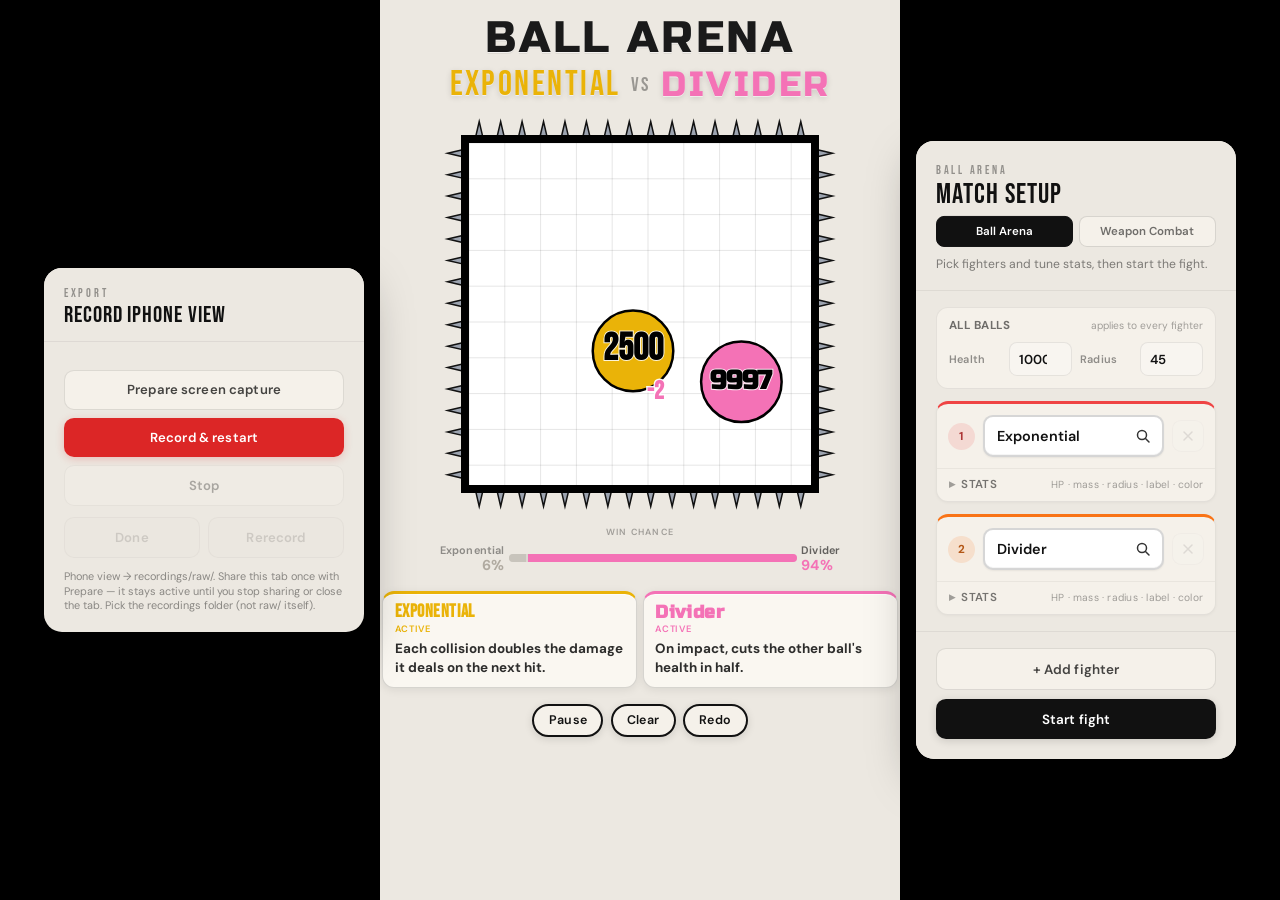
==== pages/index.html @ 05d360ce "Initial commit: Ball Arena tournament pipeline Standalone Ball Arena app (arena, Slack /short+/long," ====
<!DOCTYPE html>
<html lang="en">
<head>
    <meta charset="UTF-8">
    <base href="/">
    <meta name="viewport" content="width=device-width, initial-scale=1.0, viewport-fit=cover">
    <meta name="apple-mobile-web-app-capable" content="yes">
    <title>Ball Arena</title>
    <link rel="preconnect" href="https://fonts.googleapis.com">
    <link rel="preconnect" href="https://fonts.gstatic.com" crossorigin>
    <link href="https://fonts.googleapis.com/css2?family=Bebas+Neue&family=DM+Sans:ital,opsz,wght@0,9..40,400;0,9..40,600;1,9..40,400&family=Orbitron:wght@700;800&family=Russo+One&display=swap" rel="stylesheet">
    <link rel="stylesheet" href="arena/arena.css?v=7">
</head>
<body class="arena-page">
    <script>
        (function () {
            const params = new URLSearchParams(window.location.search);
            if (params.get('view') === 'computer') {
                document.body.classList.add('arena-computer');
                document.title = 'Ball Arena — Computer';
            }
        }());
    </script>
    <div class="page" id="arena-presentation">
        <div class="arena-intro-layer" id="arena-intro-layer" hidden>
            <canvas id="arena-intro-canvas" aria-hidden="true"></canvas>
            <div class="arena-intro-vs-mark" aria-hidden="true">VS</div>
        </div>
        <header class="page-header">
            <h1 class="event-title">Ball Arena</h1>
            <div class="contestant-titles" id="contestant-titles" aria-label="Contestants"></div>
        </header>

        <div class="stage-wrap">
            <div class="stage-controls">
                <button type="button" class="stage-btn" id="btn-pause">Pause</button>
                <button type="button" class="stage-btn" id="btn-clear">Clear</button>
                <button type="button" class="stage-btn" id="btn-reset">Redo</button>
            </div>
            <div class="stage-letterbox" id="stage-letterbox">
                <canvas id="arena-canvas"></canvas>
            </div>
            <div class="win-odds" id="win-odds" hidden aria-label="Win probability"></div>
        </div>

        <section class="contestant-roster" id="contestant-roster" aria-label="Contestant details"></section>
    </div>

    <aside class="setup-panel" id="setup-panel" aria-label="Match setup">
        <div class="setup-panel-inner">
            <header class="setup-panel-header">
                <p class="setup-panel-eyebrow">Ball Arena</p>
                <h2 class="setup-panel-title">Match Setup</h2>
                <div class="setup-mode-toggle" id="setup-mode-toggle" role="group" aria-label="Game mode"></div>
                <p class="setup-panel-hint">Pick fighters and tune stats, then start the fight.</p>
            </header>
            <div class="setup-panel-body">
                <div class="setup-all-stats" id="setup-all-stats"></div>
                <div class="setup-slots" id="setup-slots"></div>
            </div>
            <footer class="setup-panel-footer">
                <button type="button" class="setup-btn setup-btn-secondary" id="btn-add-fighter">+ Add fighter</button>
                <button type="button" class="setup-btn setup-btn-primary" id="btn-start-fight">Start fight</button>
            </footer>
        </div>
    </aside>

    <aside class="record-panel" id="record-panel" aria-label="Arena view recorder">
        <div class="record-panel-inner">
            <header class="record-panel-header">
                <p class="record-panel-eyebrow">Export</p>
                <h2 class="record-panel-title" id="record-panel-title">Record iPhone View</h2>
            </header>
            <div class="record-panel-body">
                <p class="record-status" id="record-status" hidden></p>
                <p class="record-timer" id="record-timer" aria-live="polite"></p>
                <div class="record-actions" id="record-actions-main">
                    <button type="button" class="record-btn record-btn-secondary" id="btn-record-prepare" hidden>Prepare screen capture</button>
                    <button type="button" class="record-btn record-btn-primary" id="btn-record-restart">Record &amp; restart</button>
                    <button type="button" class="record-btn record-btn-secondary" id="btn-record-stop" disabled>Stop</button>
                </div>
                <div class="record-actions record-actions-row" id="record-post-save">
                    <button type="button" class="record-btn record-btn-done" id="btn-record-done" disabled>Done</button>
                    <button type="button" class="record-btn record-btn-rerecord" id="btn-record-rerecord" disabled>Rerecord</button>
                </div>
                <p class="record-hint" id="record-hint"></p>
            </div>
        </div>
    </aside>

    <script src="arena/Ball.js"></script>
    <script src="arena/WeaponBall.js"></script>
    <script src="premade-weapons/registry.js"></script>
    <script src="premade-weapons/sword.js"></script>
    <script src="premade-weapons/dagger.js"></script>
    <script src="premade-weapons/spikes.js"></script>
    <script src="premade-weapons/slingshot.js"></script>
    <script src="premade-weapons/bow.js"></script>
    <script src="premade-weapons/basketball.js"></script>
    <script src="premade-weapons/hammer.js"></script>
    <script src="premade-weapons/fists.js"></script>
    <script src="premade-weapons/laser.js"></script>
    <script src="premade-weapons/staff.js"></script>
    <script src="premade-weapons/shield.js"></script>
    <script src="premade-weapons/webs.js"></script>
    <script src="premade-weapons/boomerang.js"></script>
    <script src="premade-weapons/grenade.js"></script>
    <script src="premade-weapons/thunderrod.js"></script>
    <script src="premade-weapons/witch.js"></script>
    <script src="premade-weapons/index.js"></script>
    <script src="premade-powerups/registry.js"></script>
    <script src="premade-powerups/power.js"></script>
    <script src="premade-powerups/speed.js"></script>
    <script src="premade-powerups/size.js"></script>
    <script src="premade-powerups/protection.js"></script>
    <script src="premade-powerups/thorns.js"></script>
    <script src="premade-powerups/apple.js"></script>
    <script src="premade-powerups/index.js"></script>
    <script src="premade-balls/registry.js"></script>
    <script src="premade-balls/multiplier.js"></script>
    <script src="premade-balls/divider.js"></script>
    <script src="premade-balls/exponential.js"></script>
    <script src="premade-balls/index.js"></script>
    <script src="skins/index.js"></script>
    <script src="intros/index.js"></script>
    <script src="arena/ArenaSim.js"></script>
    <script src="arena/WeaponArenaSim.js"></script>
    <script src="sound-effects/howler.min.js"></script>
    <script src="sound-effects/zzfx.js"></script>
    <script src="arena/arena-audio.js"></script>
    <script src="arena/render/sprites.js"></script>
    <script src="arena/render/arena-bg.js"></script>
    <script src="arena/render/weapons-melee.js"></script>
    <script src="arena/render/weapons-ranged.js"></script>
    <script src="arena/render/effects.js"></script>
    <script src="arena/render/ball.js"></script>
    <script src="arena/render/index.js"></script>
    <script src="arena/intro-vs-render.js"></script>
    <script src="arena/intro-playback.js"></script>
    <script src="arena/setup-search-select.js"></script>
    <script src="arena/app/constants.js"></script>
    <script src="arena/app/matchup.js"></script>
    <script src="arena/app/roster.js"></script>
    <script src="arena/app/odds.js"></script>
    <script src="arena/app/ui.js"></script>
    <script src="arena/app/sim-loop.js"></script>
    <script src="arena/app/index.js"></script>
    <script src="arena/arena-setup.js"></script>
    <script src="arena/arena-record.js"></script>
</body>
</html>
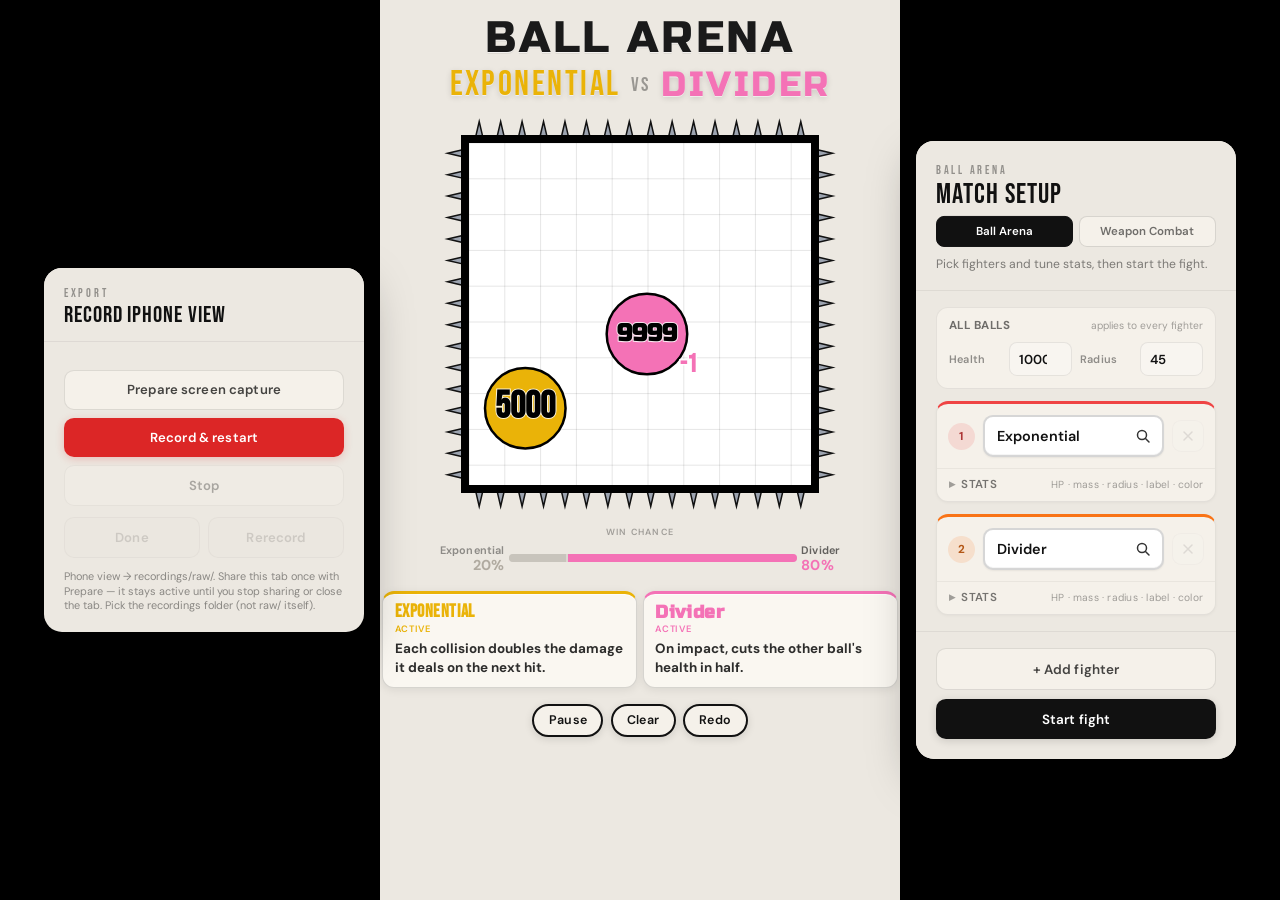
==== commit e8fb99c1: "Host static demo pages on GitHub Pages and list them in the README. Co-authored-by: Cursor <cursorag" ====
--- a/pages/index.html
+++ b/pages/index.html
@@ -2,7 +2,16 @@
 <html lang="en">
 <head>
     <meta charset="UTF-8">
-    <base href="/">
+    <script>
+    (function () {
+        var base = '/';
+        if (/\.github\.io$/i.test(location.hostname)) {
+            var seg = location.pathname.split('/').filter(Boolean)[0];
+            if (seg) base = '/' + seg + '/';
+        }
+        document.write('<base href="' + base + '">');
+    })();
+    </script>
     <meta name="viewport" content="width=device-width, initial-scale=1.0, viewport-fit=cover">
     <meta name="apple-mobile-web-app-capable" content="yes">
     <title>Ball Arena</title>
